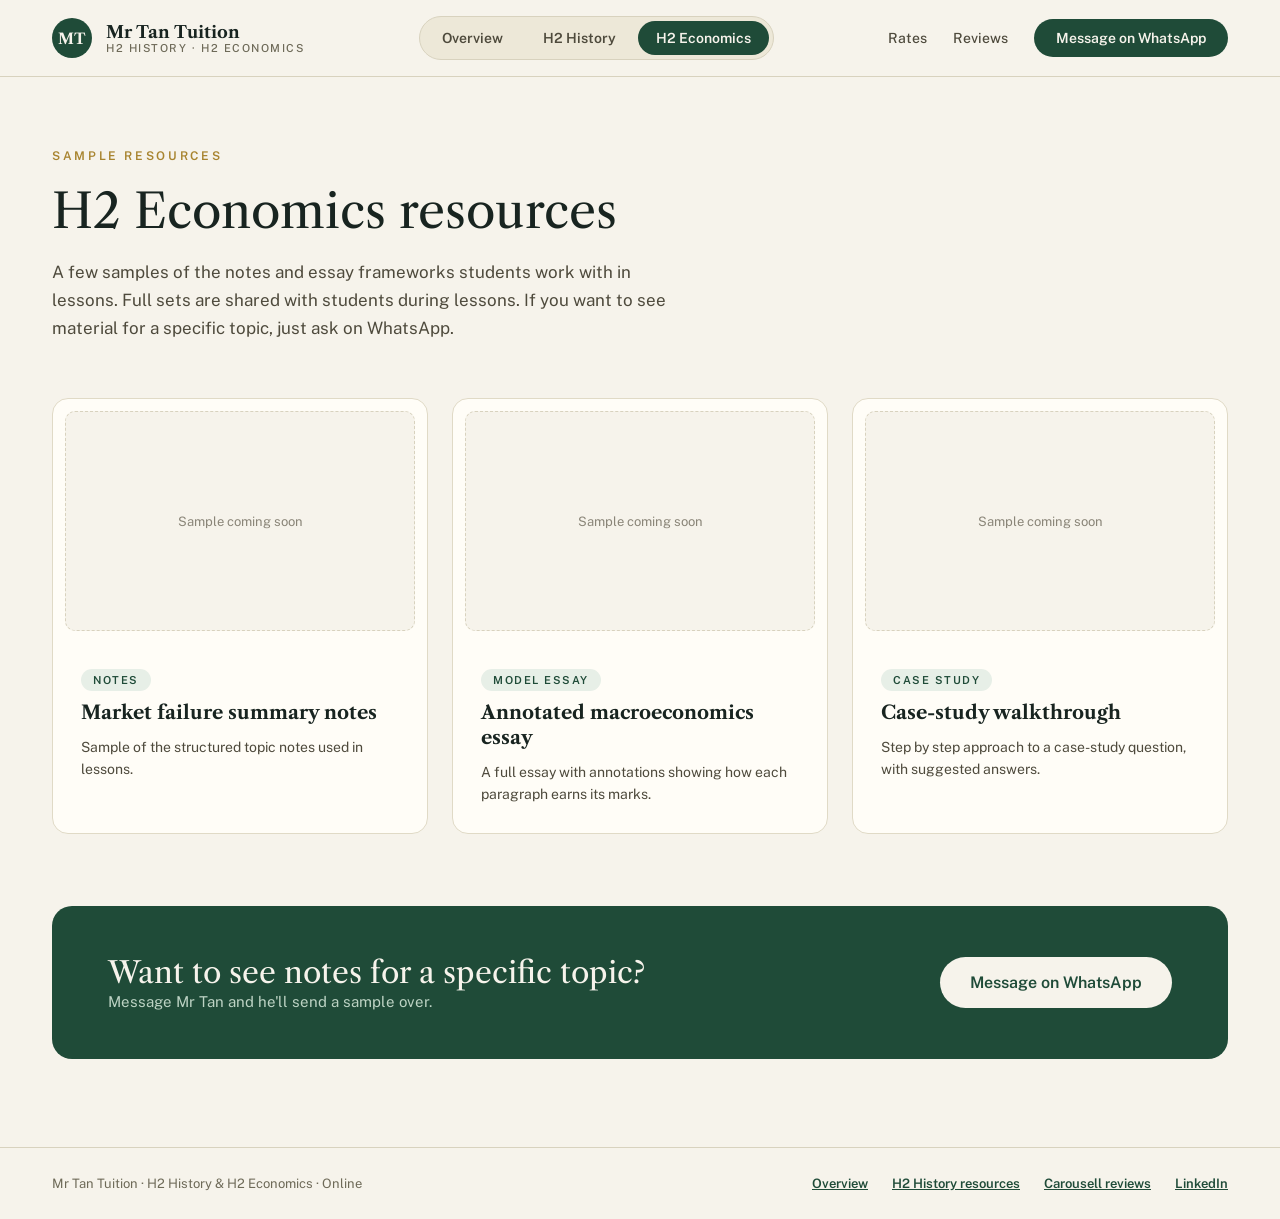
==== economics.html @ 666ff3b4 "Implement Collegiate Green redesign: 3-page site (overview, history, economics) from design handoff" ====
<!DOCTYPE html>
<html lang="en">
<head>
<meta charset="utf-8">
<meta name="viewport" content="width=device-width, initial-scale=1">
<title>H2 Economics Resources | Mr Tan Tuition</title>
<meta name="description" content="Sample H2 Economics notes, model essays and case-study practice from Mr Tan's lessons.">
<link rel="preconnect" href="https://fonts.googleapis.com">
<link rel="preconnect" href="https://fonts.gstatic.com" crossorigin>
<link href="https://fonts.googleapis.com/css2?family=Libre+Caslon+Text:ital,wght@0,400;0,700;1,400&family=Public+Sans:wght@400;500;600;700&display=swap" rel="stylesheet">
<link rel="stylesheet" href="styles.css">
</head>
<body class="page-column">

<header class="nav">
  <div class="nav-row">
    <a class="brand" href="index.html">
      <div class="monogram">MT</div>
      <div class="brand-text">
        <span class="brand-name">Mr Tan Tuition</span>
        <span class="brand-sub">H2 HISTORY · H2 ECONOMICS</span>
      </div>
    </a>
    <div class="tabs">
      <a class="tab" href="index.html">Overview</a>
      <a class="tab" href="history.html">H2 History</a>
      <a class="tab active" href="economics.html">H2 Economics</a>
    </div>
    <nav class="nav-links">
      <a class="nav-link" href="index.html#rates">Rates</a>
      <a class="nav-link" href="index.html#reviews">Reviews</a>
      <a class="btn-primary" href="https://wa.me/6589127519" target="_blank" rel="noopener">Message on WhatsApp</a>
    </nav>
  </div>
</header>

<main class="page-column">

  <div class="page-head">
    <span class="kicker">Sample Resources</span>
    <h1>H2 Economics resources</h1>
    <p>A few samples of the notes and essay frameworks students work with in lessons. Full sets are shared with students during lessons. If you want to see material for a specific topic, just ask on WhatsApp.</p>
  </div>

  <div class="res-grid">
    <div class="res-card">
      <div class="res-preview">Sample coming soon</div>
      <div class="res-body">
        <span class="tag-chip">NOTES</span>
        <span class="res-title">Market failure summary notes</span>
        <p class="res-desc">Sample of the structured topic notes used in lessons.</p>
      </div>
    </div>
    <div class="res-card">
      <div class="res-preview">Sample coming soon</div>
      <div class="res-body">
        <span class="tag-chip">MODEL ESSAY</span>
        <span class="res-title">Annotated macroeconomics essay</span>
        <p class="res-desc">A full essay with annotations showing how each paragraph earns its marks.</p>
      </div>
    </div>
    <div class="res-card">
      <div class="res-preview">Sample coming soon</div>
      <div class="res-body">
        <span class="tag-chip">CASE STUDY</span>
        <span class="res-title">Case-study walkthrough</span>
        <p class="res-desc">Step by step approach to a case-study question, with suggested answers.</p>
      </div>
    </div>
  </div>

  <div class="cta-band-wrap">
    <div class="cta-band">
      <div>
        <h2>Want to see notes for a specific topic?</h2>
        <span class="sub">Message Mr Tan and he'll send a sample over.</span>
      </div>
      <a class="btn-cream" href="https://wa.me/6589127519" target="_blank" rel="noopener">Message on WhatsApp</a>
    </div>
  </div>

</main>

<footer class="simple-footer">
  <div class="simple-footer-inner">
    <span>Mr Tan Tuition · H2 History &amp; H2 Economics · Online</span>
    <div class="links">
      <a href="index.html">Overview</a>
      <a href="history.html">H2 History resources</a>
      <a href="https://www.carousell.sg/u/idiomamour/?tab=reviews" target="_blank" rel="noopener">Carousell reviews</a>
      <a href="https://www.linkedin.com/in/zhongsingtan/" target="_blank" rel="noopener">LinkedIn</a>
    </div>
  </div>
</footer>

</body>
</html>
---- styles.css ----
/* Mr Tan Tuition — Collegiate Green design system */

:root {
  --bg: #F6F3EB;
  --ink: #182420;
  --ink-2: #4E4A3C;
  --muted: #6E6A58;
  --muted-2: #8A8578;
  --green: #1F4B38;
  --green-hover: #143528;
  --gold: #A8842F;
  --card-bg: #FFFDF7;
  --card-border: #E0DAC6;
  --hairline: #D8D2BE;
  --band: #EFEBDD;
  --tab-bg: #EDE8D8;
  --tab-hover: #E2DCC8;
  --on-green-muted: #BDD3C4;
  --on-green-hairline: rgba(246, 243, 235, 0.25);
  --serif: 'Libre Caslon Text', Georgia, serif;
  --sans: 'Public Sans', system-ui, sans-serif;
}

* { box-sizing: border-box; }
html { scroll-behavior: smooth; }

body {
  margin: 0;
  background: var(--bg);
  color: var(--ink);
  font-family: var(--sans);
}

img { display: block; }
a { color: inherit; }

.container {
  max-width: 1240px;
  margin: 0 auto;
  padding: 0 32px;
}

.kicker {
  font: 600 12px var(--sans);
  letter-spacing: 0.22em;
  color: var(--gold);
  text-transform: uppercase;
}

/* ---------- Nav ---------- */
.nav {
  border-bottom: 1px solid var(--hairline);
  position: sticky;
  top: 0;
  background: rgba(246, 243, 235, 0.95);
  backdrop-filter: blur(8px);
  -webkit-backdrop-filter: blur(8px);
  z-index: 10;
}

.nav-row {
  max-width: 1240px;
  margin: 0 auto;
  padding: 16px 32px;
  display: flex;
  align-items: center;
  justify-content: space-between;
  gap: 24px;
  flex-wrap: wrap;
}

.brand {
  display: flex;
  align-items: center;
  gap: 14px;
  text-decoration: none;
  color: var(--ink);
}

.monogram {
  width: 40px;
  height: 40px;
  border-radius: 50%;
  background: var(--green);
  color: var(--bg);
  display: flex;
  align-items: center;
  justify-content: center;
  font: 700 15px var(--serif);
  flex: none;
}

.brand-text { display: flex; flex-direction: column; }
.brand-name { font: 700 17px var(--serif); }
.brand-sub {
  font: 500 11px var(--sans);
  letter-spacing: 0.14em;
  color: var(--muted);
}

.tabs {
  display: flex;
  align-items: center;
  gap: 4px;
  background: var(--tab-bg);
  border: 1px solid var(--hairline);
  border-radius: 999px;
  padding: 4px;
}

.tab {
  color: var(--ink-2);
  padding: 9px 18px;
  border-radius: 999px;
  font: 600 14px var(--sans);
  text-decoration: none;
  transition: background 0.2s ease;
  white-space: nowrap;
}

.tab:hover { background: var(--tab-hover); }

.tab.active {
  background: var(--green);
  color: var(--bg);
}

.tab.active:hover { background: var(--green); }

.nav-links {
  display: flex;
  align-items: center;
  gap: 26px;
  font: 500 14px var(--sans);
}

.nav-link {
  color: var(--ink-2);
  text-decoration: none;
  transition: color 0.2s ease;
}

.nav-link:hover { color: var(--green); }

/* ---------- Buttons ---------- */
.btn-primary {
  white-space: nowrap;
  background: var(--green);
  color: var(--bg);
  padding: 11px 22px;
  border-radius: 999px;
  font: 600 14px var(--sans);
  text-decoration: none;
  transition: background 0.2s ease, transform 0.2s ease;
  display: inline-block;
}

.btn-primary:hover { background: var(--green-hover); }

.btn-primary.lg {
  padding: 16px 30px;
  font-size: 16px;
}

.btn-primary.lg:hover { transform: translateY(-2px); }

.btn-cream {
  white-space: nowrap;
  background: var(--bg);
  color: var(--green);
  padding: 16px 30px;
  border-radius: 999px;
  font: 600 16px var(--sans);
  text-decoration: none;
  transition: transform 0.2s ease;
  display: inline-block;
}

.btn-cream:hover { transform: translateY(-2px); }

.btn-outline {
  white-space: nowrap;
  border: 1px solid #B9B29A;
  color: var(--ink);
  padding: 15px 30px;
  border-radius: 999px;
  font: 600 16px var(--sans);
  text-decoration: none;
  transition: border-color 0.2s ease;
  display: inline-block;
}

.btn-outline:hover { border-color: var(--green); }

.btn-outline.sm {
  padding: 13px 24px;
  font-size: 15px;
}

/* ---------- Hero ---------- */
.hero {
  max-width: 1240px;
  margin: 0 auto;
  padding: 80px 32px 72px;
  display: grid;
  grid-template-columns: 1.05fr 0.95fr;
  gap: 64px;
  align-items: center;
}

.hero-copy {
  display: flex;
  flex-direction: column;
  gap: 26px;
}

.hero h1 {
  margin: 0;
  font: 400 54px/1.12 var(--serif);
  letter-spacing: -0.01em;
}

.hero .lede {
  margin: 0;
  font: 400 18px/1.65 var(--sans);
  color: var(--ink-2);
  max-width: 52ch;
}

.cta-row {
  display: flex;
  align-items: center;
  gap: 16px;
  flex-wrap: wrap;
}

.stars-line {
  display: flex;
  align-items: center;
  gap: 10px;
  font: 500 14px var(--sans);
  color: var(--ink-2);
}

.stars {
  color: var(--gold);
  letter-spacing: 2px;
}

.stars-line a {
  color: var(--green);
  font-weight: 600;
}

.hero-photo {
  display: flex;
  justify-content: center;
}

.hero-photo img {
  width: 420px;
  height: 520px;
  max-width: 100%;
  object-fit: cover;
  clip-path: inset(0 round 210px 210px 18px 18px);
}

/* ---------- Stat band ---------- */
.stat-band {
  background: var(--green);
  color: var(--bg);
}

.stat-band-inner {
  max-width: 1240px;
  margin: 0 auto;
  padding: 44px 32px;
  display: grid;
  grid-template-columns: repeat(4, 1fr);
  gap: 32px;
}

.stat {
  display: flex;
  flex-direction: column;
  gap: 6px;
  border-left: 1px solid var(--on-green-hairline);
  padding-left: 24px;
}

.stat-num { font: 400 38px var(--serif); }

.stat-label {
  font: 500 13px var(--sans);
  color: var(--on-green-muted);
}

/* ---------- Sections ---------- */
.two-col {
  max-width: 1240px;
  margin: 0 auto;
  padding: 88px 32px;
  display: grid;
  grid-template-columns: 0.8fr 1.2fr;
  gap: 64px;
}

.two-col.tight { padding: 0 32px 88px; }

.section-intro {
  display: flex;
  flex-direction: column;
  gap: 16px;
}

.section-intro h2 {
  margin: 0;
  font: 400 38px/1.2 var(--serif);
}

.section-intro p {
  margin: 0;
  font: 400 16px/1.65 var(--sans);
  color: var(--ink-2);
}

.text-link {
  align-self: flex-start;
  font: 600 15px var(--sans);
  color: var(--green);
  text-decoration: none;
  border-bottom: 1px solid var(--green);
  padding-bottom: 2px;
}

/* ---------- Track record list ---------- */
.track-list {
  list-style: none;
  margin: 0;
  padding: 0;
  display: flex;
  flex-direction: column;
}

.track-list li {
  display: flex;
  gap: 16px;
  padding: 18px 0;
  border-bottom: 1px solid var(--hairline);
  font: 400 17px/1.5 var(--sans);
}

.track-list li:last-child { border-bottom: none; }

.track-list .glyph { color: var(--gold); }

/* ---------- Results ---------- */
.stack-section {
  max-width: 1240px;
  margin: 0 auto;
  padding: 0 32px 88px;
  display: flex;
  flex-direction: column;
  gap: 40px;
}

.stack-section .section-intro { max-width: 760px; }

.stack-section .section-intro .wide-copy {
  line-height: 1.7;
}

.results-grid {
  display: grid;
  grid-template-columns: repeat(4, 1fr);
  gap: 24px;
}

.num-card {
  background: var(--card-bg);
  border: 1px solid var(--card-border);
  border-radius: 16px;
  padding: 32px 28px;
  display: flex;
  flex-direction: column;
  gap: 8px;
}

.num-card .big {
  font: 400 44px var(--serif);
  color: var(--green);
}

.num-card .label {
  font: 500 14px/1.45 var(--sans);
  color: var(--ink-2);
}

/* ---------- Rates ---------- */
.rates-grid {
  display: grid;
  grid-template-columns: 1fr 1fr;
  gap: 24px;
}

.rate-card {
  background: var(--card-bg);
  border: 1px solid var(--card-border);
  border-top: 4px solid var(--green);
  border-radius: 16px;
  padding: 36px 32px;
  display: flex;
  flex-direction: column;
  gap: 14px;
}

.rate-card .subject { font: 700 20px var(--serif); }

.rate-card .price {
  font: 400 44px var(--serif);
  color: var(--green);
}

.rate-card .price .per {
  font-size: 18px;
  color: var(--ink-2);
}

.rate-card .meta {
  font: 400 14px/1.5 var(--sans);
  color: var(--ink-2);
}

.rate-card .res-link {
  font: 600 14px var(--sans);
  color: var(--green);
  text-decoration: none;
}

/* ---------- Steps ---------- */
.steps-grid {
  display: grid;
  grid-template-columns: repeat(3, 1fr);
  gap: 24px;
}

.step {
  display: flex;
  flex-direction: column;
  gap: 12px;
  border-top: 1px solid var(--hairline);
  padding-top: 24px;
}

.step-num {
  font: 400 30px var(--serif);
  color: var(--gold);
}

.step-title { font: 600 18px var(--sans); }

.step p {
  margin: 0;
  font: 400 15px/1.6 var(--sans);
  color: var(--ink-2);
}

/* ---------- Testimonials ---------- */
.reviews-band { background: var(--band); }

.reviews-inner {
  max-width: 1240px;
  margin: 0 auto;
  padding: 88px 32px;
  display: flex;
  flex-direction: column;
  gap: 40px;
}

.reviews-header {
  display: flex;
  align-items: flex-end;
  justify-content: space-between;
  gap: 40px;
  flex-wrap: wrap;
}

.masonry {
  columns: 3;
  column-gap: 24px;
}

.review-card {
  break-inside: avoid;
  background: var(--card-bg);
  border: 1px solid var(--card-border);
  border-radius: 16px;
  padding: 28px;
  margin-bottom: 24px;
  display: flex;
  flex-direction: column;
  gap: 14px;
}

.review-card .stars {
  letter-spacing: 3px;
  font-size: 14px;
}

.review-card blockquote {
  margin: 0;
  font: 400 15px/1.65 var(--sans);
  color: #33301F;
}

.review-meta {
  display: flex;
  align-items: baseline;
  gap: 10px;
  border-top: 1px solid #EDE7D4;
  padding-top: 14px;
}

.review-meta .name { font: 600 14px var(--sans); }

.review-meta .subject {
  font: 500 12px var(--sans);
  color: var(--green);
}

.review-meta .when {
  font: 400 12px var(--sans);
  color: var(--muted-2);
  margin-left: auto;
}

/* ---------- FAQ ---------- */
.faq-list {
  display: flex;
  flex-direction: column;
}

.faq-item {
  padding: 22px 0;
  border-bottom: 1px solid var(--hairline);
  display: flex;
  flex-direction: column;
  gap: 8px;
}

.faq-item:last-child { border-bottom: none; }

.faq-item .q { font: 600 17px var(--sans); }

.faq-item p {
  margin: 0;
  font: 400 15px/1.6 var(--sans);
  color: var(--ink-2);
}

/* ---------- Footer CTA ---------- */
.footer-cta {
  background: var(--green);
  color: var(--bg);
}

.footer-cta-inner {
  max-width: 1240px;
  margin: 0 auto;
  padding: 88px 32px 48px;
  display: flex;
  flex-direction: column;
  align-items: center;
  gap: 24px;
  text-align: center;
}

.footer-cta h2 {
  margin: 0;
  font: 400 42px/1.2 var(--serif);
  max-width: 24ch;
}

.footer-cta .sub {
  margin: 0;
  font: 400 16px/1.6 var(--sans);
  color: var(--on-green-muted);
  max-width: 56ch;
}

.footer-cta-buttons {
  display: flex;
  align-items: center;
  gap: 18px;
  flex-wrap: wrap;
  justify-content: center;
}

.phone-link {
  white-space: nowrap;
  color: var(--bg);
  font: 600 16px var(--sans);
  text-decoration: underline;
  text-underline-offset: 4px;
}

.footer-links {
  display: flex;
  align-items: center;
  flex-wrap: wrap;
  gap: 24px;
  margin-top: 32px;
  padding-top: 24px;
  border-top: 1px solid var(--on-green-hairline);
  width: 100%;
  justify-content: center;
  font: 400 13px var(--sans);
  color: var(--on-green-muted);
}

.footer-links a { color: var(--bg); }

/* ---------- Resource pages ---------- */
.page-head {
  max-width: 1240px;
  margin: 0 auto;
  width: 100%;
  padding: 72px 32px 56px;
  display: flex;
  flex-direction: column;
  gap: 20px;
}

.page-head h1 {
  margin: 0;
  font: 400 48px/1.15 var(--serif);
}

.page-head p {
  margin: 0;
  font: 400 17px/1.65 var(--sans);
  color: var(--ink-2);
  max-width: 64ch;
}

.res-grid {
  max-width: 1240px;
  margin: 0 auto;
  width: 100%;
  padding: 0 32px 72px;
  display: grid;
  grid-template-columns: repeat(3, 1fr);
  gap: 24px;
}

.res-card {
  background: var(--card-bg);
  border: 1px solid var(--card-border);
  border-radius: 16px;
  overflow: hidden;
  display: flex;
  flex-direction: column;
}

.res-preview {
  height: 220px;
  border-bottom: 1px solid var(--card-border);
  margin: 12px;
  border: 1px dashed var(--hairline);
  border-radius: 10px;
  display: flex;
  align-items: center;
  justify-content: center;
  font: 400 13px var(--sans);
  color: var(--muted-2);
  background: var(--bg);
}

/* When a real preview image lands, swap .res-preview's placeholder content
   for: <img src="resources/<subject>/<file>.png" alt="..."> — styles below */
.res-preview img {
  width: 100%;
  height: 100%;
  object-fit: cover;
  border-radius: 9px;
}

.res-body {
  padding: 26px 28px 28px;
  display: flex;
  flex-direction: column;
  gap: 10px;
  flex: 1;
}

.tag-chip {
  align-self: flex-start;
  font: 600 11px var(--sans);
  letter-spacing: 0.14em;
  color: var(--green);
  background: #E7EFE7;
  border-radius: 999px;
  padding: 5px 12px;
}

.res-title { font: 700 19px/1.3 var(--serif); }

.res-desc {
  margin: 0;
  font: 400 14px/1.6 var(--sans);
  color: var(--ink-2);
}

.res-note {
  margin-top: auto;
  font: 400 12px ui-monospace, monospace;
  color: var(--muted-2);
}

.cta-band-wrap {
  max-width: 1240px;
  margin: 0 auto;
  width: 100%;
  padding: 0 32px 88px;
}

.cta-band {
  background: var(--green);
  color: var(--bg);
  border-radius: 20px;
  padding: 48px 56px;
  display: flex;
  align-items: center;
  justify-content: space-between;
  gap: 40px;
  flex-wrap: wrap;
}

.cta-band h2 {
  margin: 0;
  font: 400 30px/1.25 var(--serif);
}

.cta-band .sub {
  font: 400 15px var(--sans);
  color: var(--on-green-muted);
}

.simple-footer {
  border-top: 1px solid var(--hairline);
  margin-top: auto;
}

.simple-footer-inner {
  max-width: 1240px;
  margin: 0 auto;
  padding: 28px 32px;
  display: flex;
  align-items: center;
  justify-content: space-between;
  gap: 24px;
  flex-wrap: wrap;
  font: 400 13px var(--sans);
  color: var(--muted);
}

.simple-footer-inner .links {
  display: flex;
  gap: 24px;
  flex-wrap: wrap;
}

.simple-footer-inner a {
  color: var(--green);
  font-weight: 600;
}

.page-column {
  min-height: 100vh;
  display: flex;
  flex-direction: column;
}

/* ---------- Responsive ---------- */
@media (max-width: 1100px) {
  .nav-links .nav-link { display: none; }
}

@media (max-width: 900px) {
  .hero {
    grid-template-columns: 1fr;
    gap: 40px;
    padding: 56px 32px 56px;
  }

  .hero h1 { font-size: 40px; }

  .hero-photo img {
    width: 100%;
    max-width: 420px;
    height: auto;
    aspect-ratio: 420 / 520;
  }

  .stat-band-inner { grid-template-columns: repeat(2, 1fr); }

  .two-col,
  .two-col.tight {
    grid-template-columns: 1fr;
    gap: 32px;
  }

  .results-grid { grid-template-columns: repeat(2, 1fr); }
  .steps-grid { grid-template-columns: 1fr; }
  .masonry { columns: 2; }
  .res-grid { grid-template-columns: 1fr; }
  .rates-grid { grid-template-columns: 1fr; }

  .nav-row {
    justify-content: center;
  }

  .tabs { order: 3; }
}

@media (max-width: 640px) {
  .hero h1 { font-size: 34px; }
  .section-intro h2 { font-size: 30px; }
  .footer-cta h2 { font-size: 30px; }
  .page-head h1 { font-size: 36px; }
  .stat-band-inner { grid-template-columns: 1fr 1fr; gap: 24px; }
  .results-grid { grid-template-columns: 1fr; }
  .masonry { columns: 1; }
  .cta-band { padding: 36px 32px; }
}
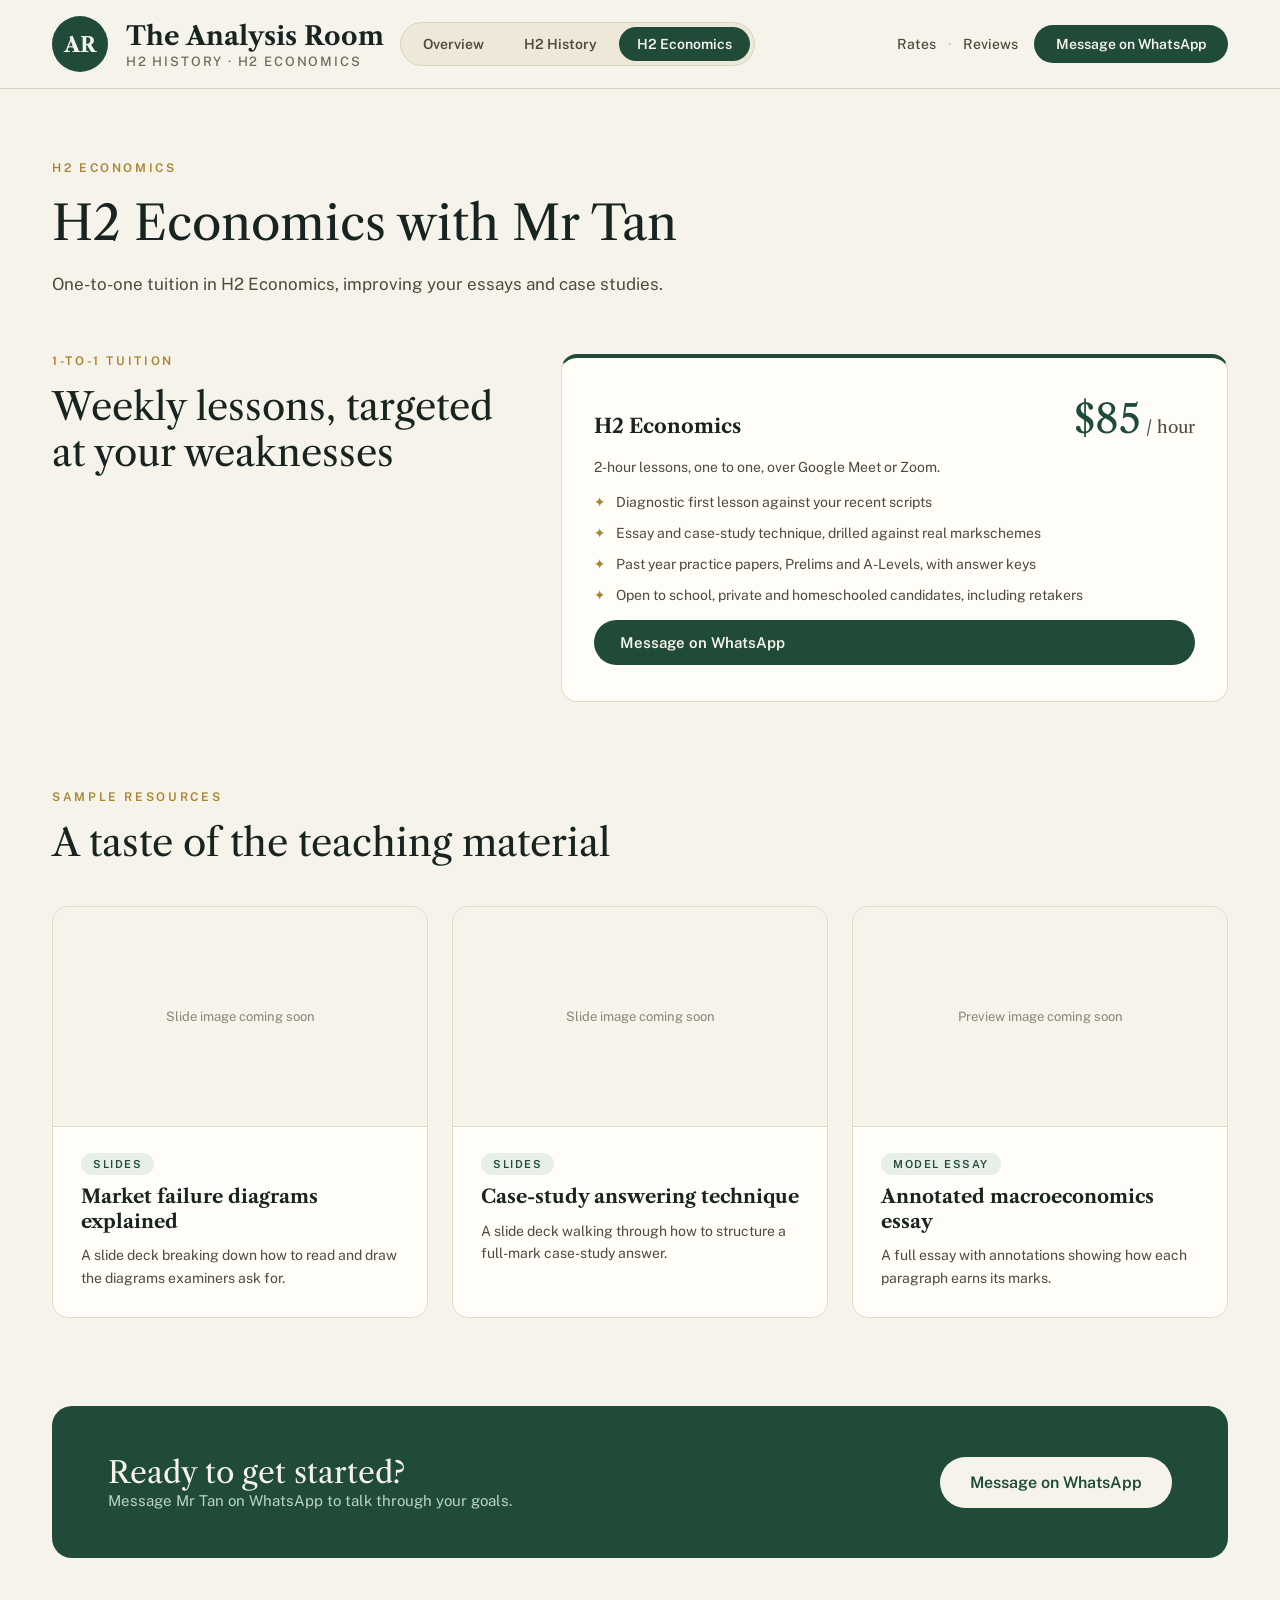
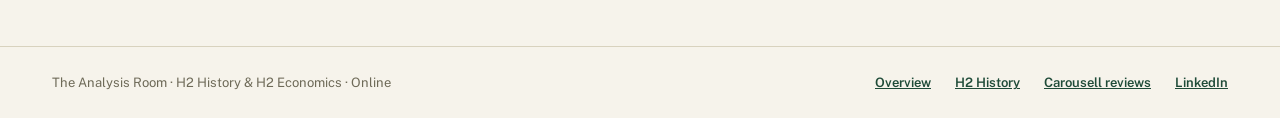
==== commit d7a5f614: "Rebrand to The Analysis Room: add essay/SBQ marking plans, paid H2 History notes with preview modal," ====
--- a/economics.html
+++ b/economics.html
@@ -3,21 +3,22 @@
 <head>
 <meta charset="utf-8">
 <meta name="viewport" content="width=device-width, initial-scale=1">
-<title>H2 Economics Resources | Mr Tan Tuition</title>
-<meta name="description" content="Sample H2 Economics notes, model essays and case-study practice from Mr Tan's lessons.">
+<title>H2 Economics | The Analysis Room</title>
+<meta name="description" content="H2 Economics with Mr Tan — one-to-one online tuition, improving your essays and case studies.">
 <link rel="preconnect" href="https://fonts.googleapis.com">
 <link rel="preconnect" href="https://fonts.gstatic.com" crossorigin>
 <link href="https://fonts.googleapis.com/css2?family=Libre+Caslon+Text:ital,wght@0,400;0,700;1,400&family=Public+Sans:wght@400;500;600;700&display=swap" rel="stylesheet">
 <link rel="stylesheet" href="styles.css">
 </head>
-<body class="page-column">
+<body>
+<div id="page-fade-root" class="page-column">
 
 <header class="nav">
   <div class="nav-row">
     <a class="brand" href="index.html">
-      <div class="monogram">MT</div>
+      <div class="monogram">AR</div>
       <div class="brand-text">
-        <span class="brand-name">Mr Tan Tuition</span>
+        <span class="brand-name">The Analysis Room</span>
         <span class="brand-sub">H2 HISTORY · H2 ECONOMICS</span>
       </div>
     </a>
@@ -26,8 +27,9 @@
       <a class="tab" href="history.html">H2 History</a>
       <a class="tab active" href="economics.html">H2 Economics</a>
     </div>
-    <nav class="nav-links">
+    <nav class="nav-sec">
       <a class="nav-link" href="index.html#rates">Rates</a>
+      <span class="nav-divider">·</span>
       <a class="nav-link" href="index.html#reviews">Reviews</a>
       <a class="btn-primary" href="https://wa.me/6589127519" target="_blank" rel="noopener">Message on WhatsApp</a>
     </nav>
@@ -37,43 +39,76 @@
 <main class="page-column">
 
   <div class="page-head">
-    <span class="kicker">Sample Resources</span>
-    <h1>H2 Economics resources</h1>
-    <p>A few samples of the notes and essay frameworks students work with in lessons. Full sets are shared with students during lessons. If you want to see material for a specific topic, just ask on WhatsApp.</p>
+    <span class="kicker">H2 Economics</span>
+    <h1>H2 Economics with Mr Tan</h1>
+    <p>One-to-one tuition in H2 Economics, improving your essays and case studies.</p>
   </div>
 
-  <div class="res-grid">
-    <div class="res-card">
-      <div class="res-preview">Sample coming soon</div>
-      <div class="res-body">
-        <span class="tag-chip">NOTES</span>
-        <span class="res-title">Market failure summary notes</span>
-        <p class="res-desc">Sample of the structured topic notes used in lessons.</p>
+  <!-- 1-to-1 tuition -->
+  <section id="tuition" class="two-col tight">
+    <div class="section-intro">
+      <span class="kicker">1-to-1 Tuition</span>
+      <h2>Weekly lessons, targeted at your weaknesses</h2>
+    </div>
+    <div class="tuition-card">
+      <div class="card-head">
+        <span class="subject">H2 Economics</span>
+        <span class="price">$85<span class="per"> / hour</span></span>
+      </div>
+      <span class="meta">2-hour lessons, one to one, over Google Meet or Zoom.</span>
+      <ul class="feat-list">
+        <li><span class="glyph">✦</span><span>Diagnostic first lesson against your recent scripts</span></li>
+        <li><span class="glyph">✦</span><span>Essay and case-study technique, drilled against real markschemes</span></li>
+        <li><span class="glyph">✦</span><span>Past year practice papers, Prelims and A-Levels, with answer keys</span></li>
+        <li><span class="glyph">✦</span><span>Open to school, private and homeschooled candidates, including retakers</span></li>
+      </ul>
+      <a class="btn-primary md" href="https://wa.me/6589127519?text=Hi%21%20I%27m%20interested%20in%20H2%20Economics%20tuition." target="_blank" rel="noopener">Message on WhatsApp</a>
+    </div>
+  </section>
+
+  <!-- Sample resources -->
+  <section class="stack-section">
+    <div class="section-intro">
+      <span class="kicker">Sample Resources</span>
+      <h2>A taste of the teaching material</h2>
+    </div>
+    <div class="sample-grid">
+      <div class="sample-card">
+        <!-- Image placeholder — replace inner text with <img src="resources/economics/market-failure.jpg" alt="Slide from the diagrams deck"> -->
+        <div class="sample-media">Slide image coming soon</div>
+        <div class="sample-body">
+          <span class="tag-chip">SLIDES</span>
+          <span class="sample-title">Market failure diagrams explained</span>
+          <p class="sample-desc">A slide deck breaking down how to read and draw the diagrams examiners ask for.</p>
+        </div>
+      </div>
+      <div class="sample-card">
+        <!-- Image placeholder — replace inner text with <img src="resources/economics/case-study.jpg" alt="Slide from the case-study deck"> -->
+        <div class="sample-media">Slide image coming soon</div>
+        <div class="sample-body">
+          <span class="tag-chip">SLIDES</span>
+          <span class="sample-title">Case-study answering technique</span>
+          <p class="sample-desc">A slide deck walking through how to structure a full-mark case-study answer.</p>
+        </div>
+      </div>
+      <div class="sample-card">
+        <!-- Image placeholder — replace inner text with <img src="resources/economics/model-essay.jpg" alt="Preview page of the model essay"> -->
+        <div class="sample-media">Preview image coming soon</div>
+        <div class="sample-body">
+          <span class="tag-chip">MODEL ESSAY</span>
+          <span class="sample-title">Annotated macroeconomics essay</span>
+          <p class="sample-desc">A full essay with annotations showing how each paragraph earns its marks.</p>
+        </div>
       </div>
     </div>
-    <div class="res-card">
-      <div class="res-preview">Sample coming soon</div>
-      <div class="res-body">
-        <span class="tag-chip">MODEL ESSAY</span>
-        <span class="res-title">Annotated macroeconomics essay</span>
-        <p class="res-desc">A full essay with annotations showing how each paragraph earns its marks.</p>
-      </div>
-    </div>
-    <div class="res-card">
-      <div class="res-preview">Sample coming soon</div>
-      <div class="res-body">
-        <span class="tag-chip">CASE STUDY</span>
-        <span class="res-title">Case-study walkthrough</span>
-        <p class="res-desc">Step by step approach to a case-study question, with suggested answers.</p>
-      </div>
-    </div>
-  </div>
+  </section>
 
+  <!-- CTA band -->
   <div class="cta-band-wrap">
     <div class="cta-band">
       <div>
-        <h2>Want to see notes for a specific topic?</h2>
-        <span class="sub">Message Mr Tan and he'll send a sample over.</span>
+        <h2>Ready to get started?</h2>
+        <span class="sub">Message Mr Tan on WhatsApp to talk through your goals.</span>
       </div>
       <a class="btn-cream" href="https://wa.me/6589127519" target="_blank" rel="noopener">Message on WhatsApp</a>
     </div>
@@ -83,15 +118,17 @@
 
 <footer class="simple-footer">
   <div class="simple-footer-inner">
-    <span>Mr Tan Tuition · H2 History &amp; H2 Economics · Online</span>
+    <span>The Analysis Room · H2 History &amp; H2 Economics · Online</span>
     <div class="links">
       <a href="index.html">Overview</a>
-      <a href="history.html">H2 History resources</a>
+      <a href="history.html">H2 History</a>
       <a href="https://www.carousell.sg/u/idiomamour/?tab=reviews" target="_blank" rel="noopener">Carousell reviews</a>
       <a href="https://www.linkedin.com/in/zhongsingtan/" target="_blank" rel="noopener">LinkedIn</a>
     </div>
   </div>
 </footer>
 
+</div>
+<script src="site.js"></script>
 </body>
 </html>
--- a/styles.css
+++ b/styles.css
@@ -1,4 +1,4 @@
-/* Mr Tan Tuition — Collegiate Green design system */
+/* The Analysis Room — Collegiate Green design system */
 
 :root {
   --bg: #F6F3EB;
@@ -6,23 +6,35 @@
   --ink-2: #4E4A3C;
   --muted: #6E6A58;
   --muted-2: #8A8578;
+  --muted-3: #9A937F;
   --green: #1F4B38;
   --green-hover: #143528;
   --gold: #A8842F;
+  --gold-hover: #8F6F27;
   --card-bg: #FFFDF7;
   --card-border: #E0DAC6;
   --hairline: #D8D2BE;
   --band: #EFEBDD;
   --tab-bg: #EDE8D8;
   --tab-hover: #E2DCC8;
+  --chip-bg: #E7EFE7;
+  --nav-divider: #C9C2AA;
   --on-green-muted: #BDD3C4;
   --on-green-hairline: rgba(246, 243, 235, 0.25);
+  --pdf-filled: #F1EEE2;
+  --pdf-filled-hover: #EAE5D4;
+  --pdf-glyph-border: #C7BFA2;
+  --pdf-red: #93273A;
   --serif: 'Libre Caslon Text', Georgia, serif;
   --sans: 'Public Sans', system-ui, sans-serif;
+  --maxw: 1240px;
 }
 
 * { box-sizing: border-box; }
-html { scroll-behavior: smooth; }
+
+html {
+  scroll-behavior: smooth;
+}
 
 body {
   margin: 0;
@@ -34,10 +46,22 @@
 img { display: block; }
 a { color: inherit; }
 
+/* Anchored sections clear the sticky header */
+#background, #rates, #reviews, #faq,
+#tuition, #essay-marking, #notes {
+  scroll-margin-top: 130px;
+}
+
 .container {
-  max-width: 1240px;
+  max-width: var(--maxw);
   margin: 0 auto;
   padding: 0 32px;
+}
+
+.page-column {
+  min-height: 100vh;
+  display: flex;
+  flex-direction: column;
 }
 
 .kicker {
@@ -59,43 +83,45 @@
 }
 
 .nav-row {
-  max-width: 1240px;
+  max-width: var(--maxw);
   margin: 0 auto;
   padding: 16px 32px;
   display: flex;
   align-items: center;
   justify-content: space-between;
-  gap: 24px;
+  gap: 16px;
   flex-wrap: wrap;
+  row-gap: 12px;
 }
 
 .brand {
   display: flex;
   align-items: center;
-  gap: 14px;
+  gap: 18px;
   text-decoration: none;
   color: var(--ink);
 }
 
 .monogram {
-  width: 40px;
-  height: 40px;
+  width: 56px;
+  height: 56px;
   border-radius: 50%;
   background: var(--green);
   color: var(--bg);
   display: flex;
   align-items: center;
   justify-content: center;
-  font: 700 15px var(--serif);
-  flex: none;
-}
-
-.brand-text { display: flex; flex-direction: column; }
-.brand-name { font: 700 17px var(--serif); }
+  font: 700 21px var(--serif);
+  flex: 0 0 auto;
+}
+
+.brand-text { display: flex; flex-direction: column; gap: 2px; }
+.brand-name { font: 700 26px var(--serif); white-space: nowrap; }
 .brand-sub {
-  font: 500 11px var(--sans);
+  font: 500 13px var(--sans);
   letter-spacing: 0.14em;
   color: var(--muted);
+  white-space: nowrap;
 }
 
 .tabs {
@@ -106,6 +132,8 @@
   border: 1px solid var(--hairline);
   border-radius: 999px;
   padding: 4px;
+  white-space: nowrap;
+  flex: 0 0 auto;
 }
 
 .tab {
@@ -115,32 +143,33 @@
   font: 600 14px var(--sans);
   text-decoration: none;
   transition: background 0.2s ease;
-  white-space: nowrap;
 }
 
 .tab:hover { background: var(--tab-hover); }
-
-.tab.active {
-  background: var(--green);
-  color: var(--bg);
-}
-
+.tab.active { background: var(--green); color: var(--bg); }
 .tab.active:hover { background: var(--green); }
 
-.nav-links {
-  display: flex;
-  align-items: center;
-  gap: 26px;
+.nav-sec {
+  display: flex;
+  align-items: center;
+  justify-content: flex-end;
+  flex-wrap: wrap;
+  row-gap: 8px;
+  gap: 12px;
   font: 500 14px var(--sans);
+  flex: 1 1 auto;
 }
 
 .nav-link {
   color: var(--ink-2);
   text-decoration: none;
   transition: color 0.2s ease;
+  white-space: nowrap;
 }
 
 .nav-link:hover { color: var(--green); }
+
+.nav-divider { color: var(--nav-divider); }
 
 /* ---------- Buttons ---------- */
 .btn-primary {
@@ -153,16 +182,16 @@
   text-decoration: none;
   transition: background 0.2s ease, transform 0.2s ease;
   display: inline-block;
+  margin-left: 4px;
 }
 
 .btn-primary:hover { background: var(--green-hover); }
 
-.btn-primary.lg {
-  padding: 16px 30px;
-  font-size: 16px;
-}
-
+.btn-primary.lg { padding: 16px 30px; font-size: 16px; margin-left: 0; }
 .btn-primary.lg:hover { transform: translateY(-2px); }
+
+.btn-primary.md { padding: 14px 26px; font-size: 15px; margin-left: 0; }
+.btn-primary.md:hover { transform: translateY(-2px); }
 
 .btn-cream {
   white-space: nowrap;
@@ -191,32 +220,25 @@
 }
 
 .btn-outline:hover { border-color: var(--green); }
-
-.btn-outline.sm {
-  padding: 13px 24px;
-  font-size: 15px;
-}
+.btn-outline.sm { padding: 13px 24px; font-size: 15px; }
 
 /* ---------- Hero ---------- */
 .hero {
-  max-width: 1240px;
+  max-width: var(--maxw);
   margin: 0 auto;
   padding: 80px 32px 72px;
   display: grid;
   grid-template-columns: 1.05fr 0.95fr;
   gap: 64px;
   align-items: center;
-}
-
-.hero-copy {
-  display: flex;
-  flex-direction: column;
-  gap: 26px;
-}
+  min-width: 0;
+}
+
+.hero-copy { display: flex; flex-direction: column; gap: 26px; }
 
 .hero h1 {
   margin: 0;
-  font: 400 54px/1.12 var(--serif);
+  font: 400 50px/1.15 var(--serif);
   letter-spacing: -0.01em;
 }
 
@@ -227,12 +249,7 @@
   max-width: 52ch;
 }
 
-.cta-row {
-  display: flex;
-  align-items: center;
-  gap: 16px;
-  flex-wrap: wrap;
-}
+.cta-row { display: flex; align-items: center; gap: 16px; flex-wrap: wrap; }
 
 .stars-line {
   display: flex;
@@ -242,37 +259,23 @@
   color: var(--ink-2);
 }
 
-.stars {
-  color: var(--gold);
-  letter-spacing: 2px;
-}
-
-.stars-line a {
-  color: var(--green);
-  font-weight: 600;
-}
-
-.hero-photo {
-  display: flex;
-  justify-content: center;
-}
+.stars { color: var(--gold); letter-spacing: 2px; }
+.stars-line a { color: var(--green); font-weight: 600; }
+
+.hero-photo { display: flex; justify-content: center; min-width: 0; }
 
 .hero-photo img {
-  width: 420px;
-  height: 520px;
-  max-width: 100%;
+  width: min(420px, 100%);
+  aspect-ratio: 420 / 520;
   object-fit: cover;
   clip-path: inset(0 round 210px 210px 18px 18px);
 }
 
 /* ---------- Stat band ---------- */
-.stat-band {
-  background: var(--green);
-  color: var(--bg);
-}
+.stat-band { background: var(--green); color: var(--bg); }
 
 .stat-band-inner {
-  max-width: 1240px;
+  max-width: var(--maxw);
   margin: 0 auto;
   padding: 44px 32px;
   display: grid;
@@ -289,15 +292,11 @@
 }
 
 .stat-num { font: 400 38px var(--serif); }
-
-.stat-label {
-  font: 500 13px var(--sans);
-  color: var(--on-green-muted);
-}
-
-/* ---------- Sections ---------- */
+.stat-label { font: 500 13px var(--sans); color: var(--on-green-muted); }
+
+/* ---------- Two-col sections ---------- */
 .two-col {
-  max-width: 1240px;
+  max-width: var(--maxw);
   margin: 0 auto;
   padding: 88px 32px;
   display: grid;
@@ -306,23 +305,12 @@
 }
 
 .two-col.tight { padding: 0 32px 88px; }
-
-.section-intro {
-  display: flex;
-  flex-direction: column;
-  gap: 16px;
-}
-
-.section-intro h2 {
-  margin: 0;
-  font: 400 38px/1.2 var(--serif);
-}
-
-.section-intro p {
-  margin: 0;
-  font: 400 16px/1.65 var(--sans);
-  color: var(--ink-2);
-}
+.two-col.tight-72 { padding: 0 32px 72px; }
+
+.section-intro { display: flex; flex-direction: column; gap: 16px; }
+.section-intro h2 { margin: 0; font: 400 38px/1.2 var(--serif); }
+.section-intro p { margin: 0; font: 400 16px/1.65 var(--sans); color: var(--ink-2); }
+.section-intro .wide-copy { line-height: 1.7; }
 
 .text-link {
   align-self: flex-start;
@@ -334,13 +322,7 @@
 }
 
 /* ---------- Track record list ---------- */
-.track-list {
-  list-style: none;
-  margin: 0;
-  padding: 0;
-  display: flex;
-  flex-direction: column;
-}
+.track-list { list-style: none; margin: 0; padding: 0; display: flex; flex-direction: column; }
 
 .track-list li {
   display: flex;
@@ -351,30 +333,23 @@
 }
 
 .track-list li:last-child { border-bottom: none; }
-
 .track-list .glyph { color: var(--gold); }
 
+/* ---------- Stacked sections ---------- */
+.stack-section {
+  max-width: var(--maxw);
+  margin: 0 auto;
+  padding: 0 32px 88px;
+  display: flex;
+  flex-direction: column;
+  gap: 40px;
+}
+
+.stack-section.p72 { padding: 0 32px 72px; }
+.stack-section .section-intro { max-width: 760px; }
+
 /* ---------- Results ---------- */
-.stack-section {
-  max-width: 1240px;
-  margin: 0 auto;
-  padding: 0 32px 88px;
-  display: flex;
-  flex-direction: column;
-  gap: 40px;
-}
-
-.stack-section .section-intro { max-width: 760px; }
-
-.stack-section .section-intro .wide-copy {
-  line-height: 1.7;
-}
-
-.results-grid {
-  display: grid;
-  grid-template-columns: repeat(4, 1fr);
-  gap: 24px;
-}
+.results-grid { display: grid; grid-template-columns: repeat(4, 1fr); gap: 24px; }
 
 .num-card {
   background: var(--card-bg);
@@ -386,22 +361,11 @@
   gap: 8px;
 }
 
-.num-card .big {
-  font: 400 44px var(--serif);
-  color: var(--green);
-}
-
-.num-card .label {
-  font: 500 14px/1.45 var(--sans);
-  color: var(--ink-2);
-}
+.num-card .big { font: 400 44px var(--serif); color: var(--green); }
+.num-card .label { font: 500 14px/1.45 var(--sans); color: var(--ink-2); }
 
 /* ---------- Rates ---------- */
-.rates-grid {
-  display: grid;
-  grid-template-columns: 1fr 1fr;
-  gap: 24px;
-}
+.rates-grid { display: grid; grid-template-columns: 1fr 1fr; gap: 24px; }
 
 .rate-card {
   background: var(--card-bg);
@@ -415,34 +379,26 @@
 }
 
 .rate-card .subject { font: 700 20px var(--serif); }
-
-.rate-card .price {
-  font: 400 44px var(--serif);
-  color: var(--green);
-}
-
-.rate-card .price .per {
-  font-size: 18px;
-  color: var(--ink-2);
-}
-
-.rate-card .meta {
+.rate-card .price { font: 400 44px var(--serif); color: var(--green); }
+.rate-card .price .per { font-size: 18px; color: var(--ink-2); }
+.rate-card .meta { font: 400 14px/1.5 var(--sans); color: var(--ink-2); }
+.rate-card .res-link { font: 600 14px var(--sans); color: var(--green); text-decoration: none; }
+
+.rate-crosslinks { grid-column: 1 / -1; display: flex; flex-direction: column; gap: 10px; }
+
+.rate-crosslinks .xline {
+  display: flex;
+  align-items: center;
+  gap: 10px;
   font: 400 14px/1.5 var(--sans);
   color: var(--ink-2);
 }
 
-.rate-card .res-link {
-  font: 600 14px var(--sans);
-  color: var(--green);
-  text-decoration: none;
-}
+.rate-crosslinks .glyph { color: var(--gold); }
+.rate-crosslinks a { color: var(--green); font-weight: 600; text-decoration: none; }
 
 /* ---------- Steps ---------- */
-.steps-grid {
-  display: grid;
-  grid-template-columns: repeat(3, 1fr);
-  gap: 24px;
-}
+.steps-grid { display: grid; grid-template-columns: repeat(3, 1fr); gap: 24px; }
 
 .step {
   display: flex;
@@ -452,24 +408,15 @@
   padding-top: 24px;
 }
 
-.step-num {
-  font: 400 30px var(--serif);
-  color: var(--gold);
-}
-
+.step-num { font: 400 30px var(--serif); color: var(--gold); }
 .step-title { font: 600 18px var(--sans); }
-
-.step p {
-  margin: 0;
-  font: 400 15px/1.6 var(--sans);
-  color: var(--ink-2);
-}
+.step p { margin: 0; font: 400 15px/1.6 var(--sans); color: var(--ink-2); }
 
 /* ---------- Testimonials ---------- */
 .reviews-band { background: var(--band); }
 
 .reviews-inner {
-  max-width: 1240px;
+  max-width: var(--maxw);
   margin: 0 auto;
   padding: 88px 32px;
   display: flex;
@@ -485,10 +432,7 @@
   flex-wrap: wrap;
 }
 
-.masonry {
-  columns: 3;
-  column-gap: 24px;
-}
+.masonry { columns: 3; column-gap: 24px; }
 
 .review-card {
   break-inside: avoid;
@@ -502,10 +446,7 @@
   gap: 14px;
 }
 
-.review-card .stars {
-  letter-spacing: 3px;
-  font-size: 14px;
-}
+.review-card .stars { letter-spacing: 3px; font-size: 14px; }
 
 .review-card blockquote {
   margin: 0;
@@ -522,23 +463,11 @@
 }
 
 .review-meta .name { font: 600 14px var(--sans); }
-
-.review-meta .subject {
-  font: 500 12px var(--sans);
-  color: var(--green);
-}
-
-.review-meta .when {
-  font: 400 12px var(--sans);
-  color: var(--muted-2);
-  margin-left: auto;
-}
+.review-meta .subject { font: 500 12px var(--sans); color: var(--green); }
+.review-meta .when { font: 400 12px var(--sans); color: var(--muted-2); margin-left: auto; }
 
 /* ---------- FAQ ---------- */
-.faq-list {
-  display: flex;
-  flex-direction: column;
-}
+.faq-list { display: flex; flex-direction: column; }
 
 .faq-item {
   padding: 22px 0;
@@ -549,23 +478,14 @@
 }
 
 .faq-item:last-child { border-bottom: none; }
-
 .faq-item .q { font: 600 17px var(--sans); }
-
-.faq-item p {
-  margin: 0;
-  font: 400 15px/1.6 var(--sans);
-  color: var(--ink-2);
-}
-
-/* ---------- Footer CTA ---------- */
-.footer-cta {
-  background: var(--green);
-  color: var(--bg);
-}
+.faq-item p { margin: 0; font: 400 15px/1.6 var(--sans); color: var(--ink-2); }
+
+/* ---------- Footer CTA (big) ---------- */
+.footer-cta { background: var(--green); color: var(--bg); }
 
 .footer-cta-inner {
-  max-width: 1240px;
+  max-width: var(--maxw);
   margin: 0 auto;
   padding: 88px 32px 48px;
   display: flex;
@@ -575,18 +495,8 @@
   text-align: center;
 }
 
-.footer-cta h2 {
-  margin: 0;
-  font: 400 42px/1.2 var(--serif);
-  max-width: 24ch;
-}
-
-.footer-cta .sub {
-  margin: 0;
-  font: 400 16px/1.6 var(--sans);
-  color: var(--on-green-muted);
-  max-width: 56ch;
-}
+.footer-cta h2 { margin: 0; font: 400 42px/1.2 var(--serif); max-width: 24ch; }
+.footer-cta .sub { margin: 0; font: 400 16px/1.6 var(--sans); color: var(--on-green-muted); max-width: 56ch; }
 
 .footer-cta-buttons {
   display: flex;
@@ -620,9 +530,9 @@
 
 .footer-links a { color: var(--bg); }
 
-/* ---------- Resource pages ---------- */
+/* ---------- Subpage header ---------- */
 .page-head {
-  max-width: 1240px;
+  max-width: var(--maxw);
   margin: 0 auto;
   width: 100%;
   padding: 72px 32px 56px;
@@ -631,29 +541,49 @@
   gap: 20px;
 }
 
-.page-head h1 {
-  margin: 0;
-  font: 400 48px/1.15 var(--serif);
-}
-
-.page-head p {
-  margin: 0;
-  font: 400 17px/1.65 var(--sans);
+.page-head h1 { margin: 0; font: 400 48px/1.15 var(--serif); }
+.page-head p { margin: 0; font: 400 17px/1.65 var(--sans); color: var(--ink-2); max-width: 64ch; }
+
+/* ---------- Tuition card (subpages) ---------- */
+.tuition-card {
+  background: var(--card-bg);
+  border: 1px solid var(--card-border);
+  border-top: 4px solid var(--green);
+  border-radius: 16px;
+  padding: 36px 32px;
+  display: flex;
+  flex-direction: column;
+  gap: 14px;
+}
+
+.tuition-card .card-head {
+  display: flex;
+  align-items: baseline;
+  justify-content: space-between;
+  gap: 16px;
+  flex-wrap: wrap;
+}
+
+.tuition-card .subject { font: 700 20px var(--serif); }
+.tuition-card .price { font: 400 40px var(--serif); color: var(--green); }
+.tuition-card .price .per { font-size: 17px; color: var(--ink-2); }
+.tuition-card .meta { font: 400 14px/1.5 var(--sans); color: var(--ink-2); }
+
+.feat-list { list-style: none; margin: 0; padding: 0; display: flex; flex-direction: column; gap: 10px; }
+
+.feat-list li {
+  display: flex;
+  gap: 10px;
+  font: 400 14px/1.5 var(--sans);
   color: var(--ink-2);
-  max-width: 64ch;
-}
-
-.res-grid {
-  max-width: 1240px;
-  margin: 0 auto;
-  width: 100%;
-  padding: 0 32px 72px;
-  display: grid;
-  grid-template-columns: repeat(3, 1fr);
-  gap: 24px;
-}
-
-.res-card {
+}
+
+.feat-list .glyph { color: var(--gold); }
+
+/* ---------- Sample resource cards ---------- */
+.sample-grid { display: grid; grid-template-columns: repeat(3, 1fr); gap: 24px; }
+
+.sample-card {
   background: var(--card-bg);
   border: 1px solid var(--card-border);
   border-radius: 16px;
@@ -662,30 +592,20 @@
   flex-direction: column;
 }
 
-.res-preview {
+.sample-media {
   height: 220px;
   border-bottom: 1px solid var(--card-border);
-  margin: 12px;
-  border: 1px dashed var(--hairline);
-  border-radius: 10px;
+  background: var(--bg);
   display: flex;
   align-items: center;
   justify-content: center;
   font: 400 13px var(--sans);
   color: var(--muted-2);
-  background: var(--bg);
-}
-
-/* When a real preview image lands, swap .res-preview's placeholder content
-   for: <img src="resources/<subject>/<file>.png" alt="..."> — styles below */
-.res-preview img {
-  width: 100%;
-  height: 100%;
-  object-fit: cover;
-  border-radius: 9px;
-}
-
-.res-body {
+}
+
+.sample-media img { width: 100%; height: 100%; object-fit: cover; }
+
+.sample-body {
   padding: 26px 28px 28px;
   display: flex;
   flex-direction: column;
@@ -698,27 +618,277 @@
   font: 600 11px var(--sans);
   letter-spacing: 0.14em;
   color: var(--green);
-  background: #E7EFE7;
+  background: var(--chip-bg);
   border-radius: 999px;
   padding: 5px 12px;
 }
 
-.res-title { font: 700 19px/1.3 var(--serif); }
-
-.res-desc {
-  margin: 0;
-  font: 400 14px/1.6 var(--sans);
+.sample-title { font: 700 19px/1.3 var(--serif); }
+.sample-desc { margin: 0; font: 400 14px/1.6 var(--sans); color: var(--ink-2); }
+
+/* PDF preview media area (placeholder awaiting a committed PDF).
+   To go live: replace the .pdf-preview <div> with
+   <a class="pdf-preview filled" href="resources/history/model-essay.pdf" target="_blank" rel="noopener"> ... </a> */
+.pdf-preview {
+  height: 220px;
+  border-bottom: 1px solid var(--card-border);
+  background: var(--pdf-filled);
+  display: flex;
+  flex-direction: column;
+  align-items: center;
+  justify-content: center;
+  gap: 10px;
+  text-decoration: none;
+  transition: background 0.15s ease;
+}
+
+a.pdf-preview:hover { background: var(--pdf-filled-hover); }
+
+.pdf-glyph {
+  width: 52px;
+  height: 64px;
+  background: var(--card-bg);
+  border: 1px solid var(--pdf-glyph-border);
+  border-radius: 4px;
+  box-shadow: 0 4px 10px rgba(0, 0, 0, 0.08);
+  display: flex;
+  align-items: center;
+  justify-content: center;
+  font: 700 11px var(--sans);
+  color: var(--pdf-red);
+}
+
+.pdf-caption { font: 600 13px var(--sans); color: var(--green); }
+.pdf-sub { font: 400 12px var(--sans); color: var(--muted-2); }
+
+/* ---------- Marking plans ---------- */
+.marking-grid {
+  display: grid;
+  grid-template-columns: repeat(auto-fit, minmax(280px, 1fr));
+  gap: 24px;
+  align-items: stretch;
+}
+
+.plan-card {
+  position: relative;
+  background: var(--card-bg);
+  border: 1px solid var(--card-border);
+  border-radius: 16px;
+  padding: 36px 32px;
+  display: flex;
+  flex-direction: column;
+  gap: 14px;
+}
+
+.plan-card.popular { border: 1px solid var(--gold); padding: 40px 32px 32px; }
+
+.plan-card.best-value {
+  background: var(--green);
+  color: var(--bg);
+  padding: 40px 32px 32px;
+  box-shadow: 0 20px 40px rgba(31, 75, 56, 0.22);
+}
+
+.badge {
+  position: absolute;
+  top: -13px;
+  left: 32px;
+  font: 600 11px var(--sans);
+  letter-spacing: 0.1em;
+  padding: 5px 14px;
+  border-radius: 999px;
+}
+
+.badge.gold { background: var(--gold); color: var(--card-bg); }
+.badge.cream { background: var(--bg); color: var(--green); }
+
+.plan-name { font: 700 20px var(--serif); }
+.plan-price { font: 400 44px var(--serif); color: var(--green); }
+.plan-price .per { font-size: 18px; color: var(--ink-2); }
+.plan-card.best-value .plan-price { color: var(--bg); }
+.plan-card.best-value .plan-price .per { color: var(--on-green-muted); }
+
+.plan-feats { list-style: none; margin: 0; padding: 0; display: flex; flex-direction: column; gap: 10px; flex: 1; }
+
+.plan-feats li {
+  display: flex;
+  gap: 10px;
+  font: 400 14px/1.5 var(--sans);
   color: var(--ink-2);
 }
 
-.res-note {
-  margin-top: auto;
-  font: 400 12px ui-monospace, monospace;
+.plan-feats .glyph { color: var(--gold); }
+.plan-card.best-value .plan-feats li { color: var(--on-green-muted); }
+.plan-card.best-value .plan-feats .glyph { color: var(--bg); }
+
+.plan-btn {
+  text-align: center;
+  margin-top: 6px;
+  padding: 13px 20px;
+  border-radius: 999px;
+  font: 600 15px var(--sans);
+  text-decoration: none;
+  transition: background 0.2s ease, color 0.2s ease, transform 0.2s ease;
+}
+
+.plan-btn.outline { border: 1px solid var(--green); color: var(--green); }
+.plan-btn.outline:hover { background: var(--green); color: var(--bg); }
+.plan-btn.gold { background: var(--gold); color: var(--card-bg); }
+.plan-btn.gold:hover { background: var(--gold-hover); }
+.plan-btn.cream { background: var(--bg); color: var(--green); }
+.plan-btn.cream:hover { transform: translateY(-2px); }
+
+/* ---------- Info strip (add-on / please note) ---------- */
+.info-strip {
+  display: flex;
+  align-items: center;
+  gap: 14px;
+  flex-wrap: wrap;
+  background: var(--band);
+  border: 1px solid var(--card-border);
+  border-radius: 12px;
+  padding: 18px 24px;
+}
+
+.info-strip .label {
+  font: 600 12px var(--sans);
+  letter-spacing: 0.1em;
+  color: var(--green);
+}
+
+.info-strip .body { font: 400 14px/1.5 var(--sans); color: var(--ink-2); }
+
+/* ---------- Notes ---------- */
+.notes-cols { display: grid; grid-template-columns: 1fr 1fr; gap: 48px; }
+
+.notes-col { display: flex; flex-direction: column; gap: 2px; }
+
+.notes-head {
+  display: flex;
+  align-items: baseline;
+  justify-content: space-between;
+  gap: 16px;
+  border-bottom: 1px solid var(--ink);
+  padding-bottom: 10px;
+  margin-bottom: 6px;
+}
+
+.notes-head span { font: 700 20px var(--serif); }
+
+.note-row {
+  cursor: pointer;
+  display: flex;
+  align-items: center;
+  justify-content: space-between;
+  gap: 16px;
+  padding: 14px 4px;
+  border-bottom: 1px solid var(--hairline);
+  border-radius: 8px;
+  transition: background 0.15s ease;
+  text-align: left;
+  background: none;
+  border-left: none;
+  border-right: none;
+  border-top: none;
+  width: 100%;
+  font: inherit;
+}
+
+.note-row:hover { background: var(--band); }
+.note-row:focus-visible { outline: 2px solid var(--green); outline-offset: 2px; }
+
+.note-title { font: 400 15px var(--sans); color: var(--ink); }
+
+.note-right { display: flex; align-items: center; gap: 14px; white-space: nowrap; }
+.note-preview-label { font: 500 12px var(--sans); color: var(--green); text-decoration: underline; text-underline-offset: 3px; }
+.note-price { font: 600 15px var(--sans); color: var(--green); }
+
+.notes-cta {
+  align-self: flex-start;
+  margin-top: 14px;
+  border: 1px solid var(--green);
+  color: var(--green);
+  padding: 12px 22px;
+  border-radius: 999px;
+  font: 600 14px var(--sans);
+  text-decoration: none;
+  transition: background 0.2s ease, color 0.2s ease;
+}
+
+.notes-cta:hover { background: var(--green); color: var(--bg); }
+
+/* ---------- Preview modal ---------- */
+.modal-overlay {
+  position: fixed;
+  inset: 0;
+  background: rgba(24, 36, 32, 0.55);
+  z-index: 50;
+  display: flex;
+  align-items: center;
+  justify-content: center;
+  padding: 32px;
+}
+
+.modal-overlay[hidden] { display: none; }
+
+.modal-panel {
+  background: var(--card-bg);
+  border-radius: 20px;
+  max-width: 920px;
+  width: 100%;
+  max-height: 90vh;
+  overflow: auto;
+  padding: 36px;
+  box-shadow: 0 32px 64px rgba(20, 30, 25, 0.3);
+}
+
+.modal-head {
+  display: flex;
+  align-items: flex-start;
+  justify-content: space-between;
+  gap: 24px;
+  margin-bottom: 20px;
+}
+
+.modal-head .modal-title { display: flex; flex-direction: column; gap: 4px; }
+.modal-head .modal-note-title { font: 700 24px var(--serif); }
+.modal-head .modal-note-sub { font: 400 14px var(--sans); color: var(--ink-2); }
+
+.modal-close {
+  border: 1px solid var(--hairline);
+  background: var(--card-bg);
+  color: var(--ink);
+  width: 36px;
+  height: 36px;
+  border-radius: 50%;
+  font: 600 16px var(--sans);
+  cursor: pointer;
+  flex: 0 0 auto;
+}
+
+.modal-pages { display: grid; grid-template-columns: repeat(3, 1fr); gap: 16px; }
+.modal-page { display: flex; flex-direction: column; gap: 8px; }
+
+.modal-page-img {
+  height: 300px;
+  background: var(--bg);
+  border: 1px solid var(--card-border);
+  border-radius: 8px;
+  display: flex;
+  align-items: center;
+  justify-content: center;
+  font: 400 12px var(--sans);
   color: var(--muted-2);
-}
-
+  text-align: center;
+  padding: 8px;
+}
+
+.modal-page-img img { width: 100%; height: 100%; object-fit: cover; border-radius: 7px; }
+.modal-page-label { font: 500 12px var(--sans); color: var(--muted-2); text-align: center; }
+
+/* ---------- CTA band (subpages) ---------- */
 .cta-band-wrap {
-  max-width: 1240px;
+  max-width: var(--maxw);
   margin: 0 auto;
   width: 100%;
   padding: 0 32px 88px;
@@ -736,23 +906,14 @@
   flex-wrap: wrap;
 }
 
-.cta-band h2 {
-  margin: 0;
-  font: 400 30px/1.25 var(--serif);
-}
-
-.cta-band .sub {
-  font: 400 15px var(--sans);
-  color: var(--on-green-muted);
-}
-
-.simple-footer {
-  border-top: 1px solid var(--hairline);
-  margin-top: auto;
-}
+.cta-band h2 { margin: 0; font: 400 30px/1.25 var(--serif); }
+.cta-band .sub { font: 400 15px var(--sans); color: var(--on-green-muted); }
+
+/* ---------- Simple footer ---------- */
+.simple-footer { border-top: 1px solid var(--hairline); margin-top: auto; }
 
 .simple-footer-inner {
-  max-width: 1240px;
+  max-width: var(--maxw);
   margin: 0 auto;
   padding: 28px 32px;
   display: flex;
@@ -764,63 +925,26 @@
   color: var(--muted);
 }
 
-.simple-footer-inner .links {
-  display: flex;
-  gap: 24px;
-  flex-wrap: wrap;
-}
-
-.simple-footer-inner a {
-  color: var(--green);
-  font-weight: 600;
-}
-
-.page-column {
-  min-height: 100vh;
-  display: flex;
-  flex-direction: column;
-}
+.simple-footer-inner .links { display: flex; gap: 24px; flex-wrap: wrap; }
+.simple-footer-inner a { color: var(--green); font-weight: 600; }
+
+/* ---------- Page fade transition ---------- */
+#page-fade-root { transition: opacity 150ms ease-in; }
 
 /* ---------- Responsive ---------- */
-@media (max-width: 1100px) {
-  .nav-links .nav-link { display: none; }
-}
-
 @media (max-width: 900px) {
-  .hero {
-    grid-template-columns: 1fr;
-    gap: 40px;
-    padding: 56px 32px 56px;
-  }
-
+  .hero { grid-template-columns: 1fr; gap: 40px; padding: 56px 32px; }
   .hero h1 { font-size: 40px; }
-
-  .hero-photo img {
-    width: 100%;
-    max-width: 420px;
-    height: auto;
-    aspect-ratio: 420 / 520;
-  }
-
+  .two-col, .two-col.tight, .two-col.tight-72 { grid-template-columns: 1fr; gap: 32px; }
   .stat-band-inner { grid-template-columns: repeat(2, 1fr); }
-
-  .two-col,
-  .two-col.tight {
-    grid-template-columns: 1fr;
-    gap: 32px;
-  }
-
   .results-grid { grid-template-columns: repeat(2, 1fr); }
+  .rates-grid { grid-template-columns: 1fr; }
   .steps-grid { grid-template-columns: 1fr; }
+  .sample-grid { grid-template-columns: 1fr; }
   .masonry { columns: 2; }
-  .res-grid { grid-template-columns: 1fr; }
-  .rates-grid { grid-template-columns: 1fr; }
-
-  .nav-row {
-    justify-content: center;
-  }
-
-  .tabs { order: 3; }
+  .notes-cols { grid-template-columns: 1fr; gap: 40px; }
+  .nav-row { justify-content: center; }
+  .nav-sec { justify-content: center; }
 }
 
 @media (max-width: 640px) {
@@ -832,4 +956,7 @@
   .results-grid { grid-template-columns: 1fr; }
   .masonry { columns: 1; }
   .cta-band { padding: 36px 32px; }
-}
+  .modal-pages { grid-template-columns: 1fr; }
+  .brand-name { font-size: 21px; }
+  .monogram { width: 48px; height: 48px; font-size: 18px; }
+}
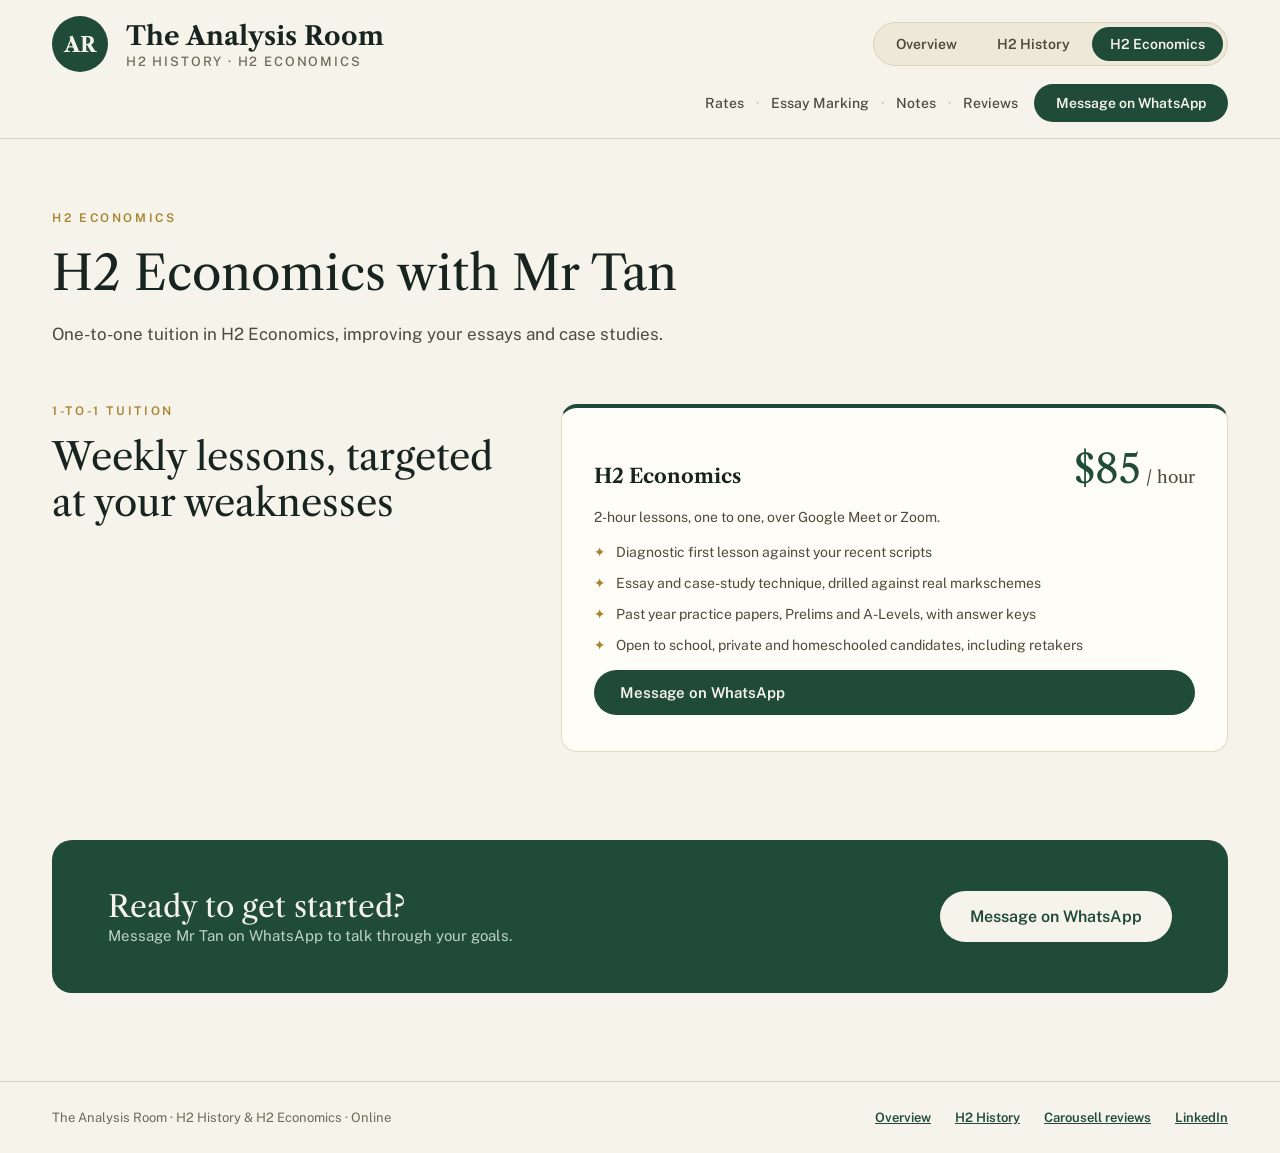
==== commit e79a71f2: "Remove Economics sample resources section, fix header nav consistency - Remove the placeholder "A ta" ====
--- a/economics.html
+++ b/economics.html
@@ -29,6 +29,10 @@
     </div>
     <nav class="nav-sec">
       <a class="nav-link" href="index.html#rates">Rates</a>
+      <span class="nav-divider">·</span>
+      <a class="nav-link" href="history.html#essay-marking">Essay Marking</a>
+      <span class="nav-divider">·</span>
+      <a class="nav-link" href="history.html#notes">Notes</a>
       <span class="nav-divider">·</span>
       <a class="nav-link" href="index.html#reviews">Reviews</a>
       <a class="btn-primary" href="https://wa.me/6589127519" target="_blank" rel="noopener">Message on WhatsApp</a>
@@ -66,43 +70,6 @@
     </div>
   </section>
 
-  <!-- Sample resources -->
-  <section class="stack-section">
-    <div class="section-intro">
-      <span class="kicker">Sample Resources</span>
-      <h2>A taste of the teaching material</h2>
-    </div>
-    <div class="sample-grid">
-      <div class="sample-card">
-        <!-- Image placeholder — replace inner text with <img src="resources/economics/market-failure.jpg" alt="Slide from the diagrams deck"> -->
-        <div class="sample-media">Slide image coming soon</div>
-        <div class="sample-body">
-          <span class="tag-chip">SLIDES</span>
-          <span class="sample-title">Market failure diagrams explained</span>
-          <p class="sample-desc">A slide deck breaking down how to read and draw the diagrams examiners ask for.</p>
-        </div>
-      </div>
-      <div class="sample-card">
-        <!-- Image placeholder — replace inner text with <img src="resources/economics/case-study.jpg" alt="Slide from the case-study deck"> -->
-        <div class="sample-media">Slide image coming soon</div>
-        <div class="sample-body">
-          <span class="tag-chip">SLIDES</span>
-          <span class="sample-title">Case-study answering technique</span>
-          <p class="sample-desc">A slide deck walking through how to structure a full-mark case-study answer.</p>
-        </div>
-      </div>
-      <div class="sample-card">
-        <!-- Image placeholder — replace inner text with <img src="resources/economics/model-essay.jpg" alt="Preview page of the model essay"> -->
-        <div class="sample-media">Preview image coming soon</div>
-        <div class="sample-body">
-          <span class="tag-chip">MODEL ESSAY</span>
-          <span class="sample-title">Annotated macroeconomics essay</span>
-          <p class="sample-desc">A full essay with annotations showing how each paragraph earns its marks.</p>
-        </div>
-      </div>
-    </div>
-  </section>
-
   <!-- CTA band -->
   <div class="cta-band-wrap">
     <div class="cta-band">
--- a/styles.css
+++ b/styles.css
@@ -605,6 +605,50 @@
 
 .sample-media img { width: 100%; height: 100%; object-fit: cover; }
 
+/* First-page PDF preview: hover reveals a "click to view full PDF" prompt */
+a.sample-media.pdf-thumb {
+  position: relative;
+  overflow: hidden;
+  text-decoration: none;
+  cursor: pointer;
+}
+
+.pdf-thumb img { object-position: top center; transition: transform 0.3s ease; }
+.pdf-thumb:hover img { transform: scale(1.02); }
+
+.pdf-thumb-overlay {
+  position: absolute;
+  inset: 0;
+  background: rgba(24, 36, 32, 0);
+  display: flex;
+  align-items: center;
+  justify-content: center;
+  transition: background 0.2s ease;
+}
+
+.pdf-thumb:hover .pdf-thumb-overlay,
+.pdf-thumb:focus-visible .pdf-thumb-overlay {
+  background: rgba(24, 36, 32, 0.55);
+}
+
+.pdf-thumb-prompt {
+  opacity: 0;
+  transform: translateY(6px);
+  transition: opacity 0.2s ease, transform 0.2s ease;
+  background: var(--bg);
+  color: var(--green);
+  font: 600 13px var(--sans);
+  padding: 10px 18px;
+  border-radius: 999px;
+  white-space: nowrap;
+}
+
+.pdf-thumb:hover .pdf-thumb-prompt,
+.pdf-thumb:focus-visible .pdf-thumb-prompt {
+  opacity: 1;
+  transform: translateY(0);
+}
+
 .sample-body {
   padding: 26px 28px 28px;
   display: flex;
@@ -664,7 +708,7 @@
 /* ---------- Marking plans ---------- */
 .marking-grid {
   display: grid;
-  grid-template-columns: repeat(auto-fit, minmax(280px, 1fr));
+  grid-template-columns: repeat(3, minmax(0, 1fr));
   gap: 24px;
   align-items: stretch;
 }
@@ -834,12 +878,14 @@
 .modal-panel {
   background: var(--card-bg);
   border-radius: 20px;
-  max-width: 920px;
+  max-width: 680px;
   width: 100%;
   max-height: 90vh;
-  overflow: auto;
-  padding: 36px;
+  overflow: hidden;
+  padding: 28px 28px 0;
   box-shadow: 0 32px 64px rgba(20, 30, 25, 0.3);
+  display: flex;
+  flex-direction: column;
 }
 
 .modal-head {
@@ -848,6 +894,7 @@
   justify-content: space-between;
   gap: 24px;
   margin-bottom: 20px;
+  flex: 0 0 auto;
 }
 
 .modal-head .modal-title { display: flex; flex-direction: column; gap: 4px; }
@@ -866,11 +913,43 @@
   flex: 0 0 auto;
 }
 
-.modal-pages { display: grid; grid-template-columns: repeat(3, 1fr); gap: 16px; }
+.modal-scroll {
+  flex: 1 1 auto;
+  overflow-y: auto;
+  margin: 0 -28px;
+  padding: 0 28px 28px;
+}
+
+.modal-preview-banner {
+  position: sticky;
+  top: 0;
+  z-index: 10;
+  margin: 0 -28px 16px;
+  padding: 8px 28px;
+  background: rgba(24, 36, 32, 0.9);
+  color: var(--bg);
+  font: 600 12px var(--sans);
+  letter-spacing: 0.04em;
+  text-transform: uppercase;
+  text-align: center;
+}
+
+.modal-pages { position: relative; display: flex; flex-direction: column; gap: 20px; }
+
+.modal-watermark {
+  position: absolute;
+  inset: 0;
+  pointer-events: none;
+  z-index: 5;
+  opacity: 0.55;
+  background-repeat: repeat;
+  background-size: 260px 170px;
+  background-image: url("data:image/svg+xml;utf8,%3Csvg xmlns='http://www.w3.org/2000/svg' width='260' height='170'%3E%3Ctext x='-10' y='95' font-family='sans-serif' font-size='22' font-weight='700' fill='rgba(24,36,32,0.10)' transform='rotate(-28 130 85)'%3EPREVIEW ONLY%3C/text%3E%3C/svg%3E");
+}
+
 .modal-page { display: flex; flex-direction: column; gap: 8px; }
 
 .modal-page-img {
-  height: 300px;
   background: var(--bg);
   border: 1px solid var(--card-border);
   border-radius: 8px;
@@ -881,9 +960,10 @@
   color: var(--muted-2);
   text-align: center;
   padding: 8px;
-}
-
-.modal-page-img img { width: 100%; height: 100%; object-fit: cover; border-radius: 7px; }
+  min-height: 160px;
+}
+
+.modal-page-img img { width: 100%; height: auto; display: block; border-radius: 7px; }
 .modal-page-label { font: 500 12px var(--sans); color: var(--muted-2); text-align: center; }
 
 /* ---------- CTA band (subpages) ---------- */
@@ -956,7 +1036,7 @@
   .results-grid { grid-template-columns: 1fr; }
   .masonry { columns: 1; }
   .cta-band { padding: 36px 32px; }
-  .modal-pages { grid-template-columns: 1fr; }
+  .marking-grid { grid-template-columns: 1fr; }
   .brand-name { font-size: 21px; }
   .monogram { width: 48px; height: 48px; font-size: 18px; }
 }
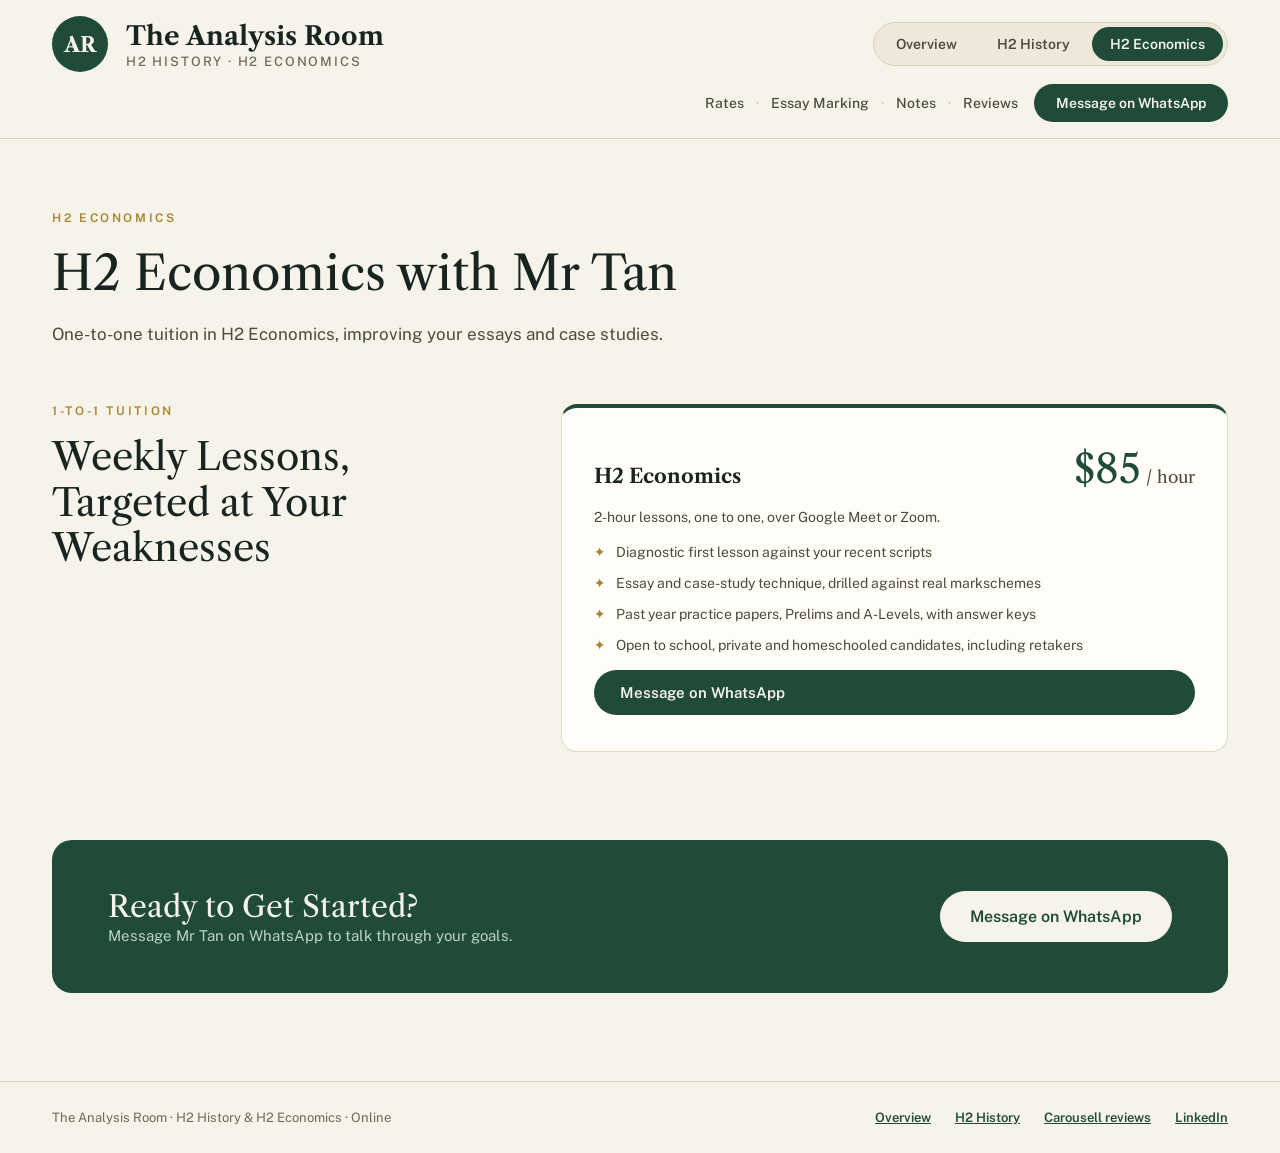
==== commit 14f29f59: "Title-case all section headers and shorten marking crosslink copy Co-Authored-By: Claude Fable 5 <no" ====
--- a/economics.html
+++ b/economics.html
@@ -3,8 +3,27 @@
 <head>
 <meta charset="utf-8">
 <meta name="viewport" content="width=device-width, initial-scale=1">
-<title>H2 Economics | The Analysis Room</title>
-<meta name="description" content="H2 Economics with Mr Tan — one-to-one online tuition, improving your essays and case studies.">
+<title>H2 Economics Tuition Singapore — Essays &amp; Case Studies | The Analysis Room</title>
+<meta name="description" content="H2 Economics tuition in Singapore with Mr Tan, 99th percentile for H2 Economics. One-to-one online lessons focused on essays and case-study technique.">
+<link rel="canonical" href="https://theanalysisroom.net/economics.html">
+<script type="application/ld+json">
+{
+  "@context": "https://schema.org",
+  "@type": "Service",
+  "name": "H2 Economics Tuition",
+  "serviceType": "Tuition",
+  "description": "One-to-one online H2 Economics tuition for Singapore A-Level students, focused on essay and case-study technique.",
+  "provider": { "@id": "https://theanalysisroom.net/#business" },
+  "areaServed": { "@type": "Country", "name": "Singapore" },
+  "url": "https://theanalysisroom.net/economics.html",
+  "offers": {
+    "@type": "Offer",
+    "price": "85",
+    "priceCurrency": "SGD",
+    "description": "One-to-one 2-hour online lessons at $85 per hour"
+  }
+}
+</script>
 <link rel="preconnect" href="https://fonts.googleapis.com">
 <link rel="preconnect" href="https://fonts.gstatic.com" crossorigin>
 <link href="https://fonts.googleapis.com/css2?family=Libre+Caslon+Text:ital,wght@0,400;0,700;1,400&family=Public+Sans:wght@400;500;600;700&display=swap" rel="stylesheet">
@@ -52,7 +71,7 @@
   <section id="tuition" class="two-col tight">
     <div class="section-intro">
       <span class="kicker">1-to-1 Tuition</span>
-      <h2>Weekly lessons, targeted at your weaknesses</h2>
+      <h2>Weekly Lessons, Targeted at Your Weaknesses</h2>
     </div>
     <div class="tuition-card">
       <div class="card-head">
@@ -74,7 +93,7 @@
   <div class="cta-band-wrap">
     <div class="cta-band">
       <div>
-        <h2>Ready to get started?</h2>
+        <h2>Ready to Get Started?</h2>
         <span class="sub">Message Mr Tan on WhatsApp to talk through your goals.</span>
       </div>
       <a class="btn-cream" href="https://wa.me/6589127519" target="_blank" rel="noopener">Message on WhatsApp</a>
